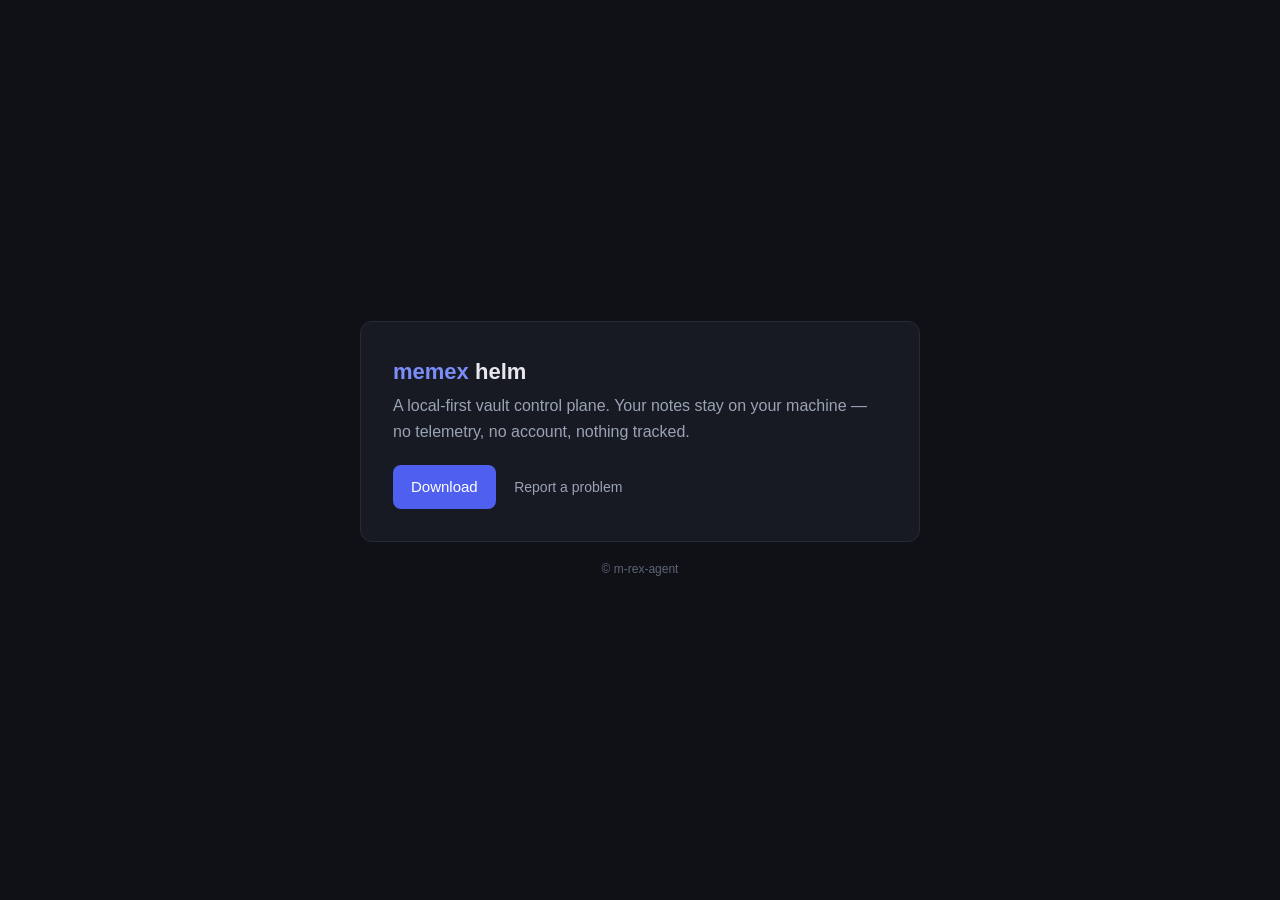
==== index.html @ 67de9459 "Support surface: landing, report form, download page" ====
<!doctype html>
<html lang="en"><head>
<meta charset="utf-8"><meta name="viewport" content="width=device-width, initial-scale=1">
<title>memex</title><link rel="stylesheet" href="_style.css">
</head><body><main>
<div class="card">
  <h1><span class="accent">memex</span> helm</h1>
  <p class="sub">A local-first vault control plane. Your notes stay on your machine — no telemetry, no account, nothing tracked.</p>
  <a class="btn" href="download/">Download</a>
  <a class="quiet" href="report/">Report a problem</a>
</div>
<footer>© m-rex-agent</footer>
</main></body></html>
---- _style.css ----
:root { color-scheme: dark; }
* { box-sizing: border-box; margin: 0; }
body {
  background: #0f1117; color: #e6e8ee; min-height: 100vh;
  font: 16px/1.6 -apple-system, "Segoe UI", Roboto, Helvetica, Arial, sans-serif;
  display: flex; align-items: center; justify-content: center; padding: 24px;
}
main { width: 100%; max-width: 560px; }
.card { background: #171a23; border: 1px solid #262b38; border-radius: 12px; padding: 32px; }
h1 { font-size: 22px; margin-bottom: 4px; }
h1 .accent { color: #7c8cf8; }
p.sub { color: #9aa3b5; margin-bottom: 20px; }
a.btn, button.btn {
  display: inline-block; background: #4f5ff0; color: #fff; border: 0; cursor: pointer;
  padding: 10px 18px; border-radius: 8px; font-size: 15px; text-decoration: none;
}
a.quiet { color: #9aa3b5; text-decoration: none; margin-left: 14px; font-size: 14px; }
a.quiet:hover, a.btn:hover, button.btn:hover { filter: brightness(1.1); }
label { display: block; font-size: 13px; color: #9aa3b5; margin: 14px 0 4px; }
input, textarea {
  width: 100%; background: #0f1117; color: #e6e8ee; border: 1px solid #2c3242;
  border-radius: 8px; padding: 10px 12px; font: inherit;
}
textarea { min-height: 120px; resize: vertical; }
.hp { position: absolute; left: -9999px; }
footer { color: #5d6577; font-size: 12px; margin-top: 18px; text-align: center; }
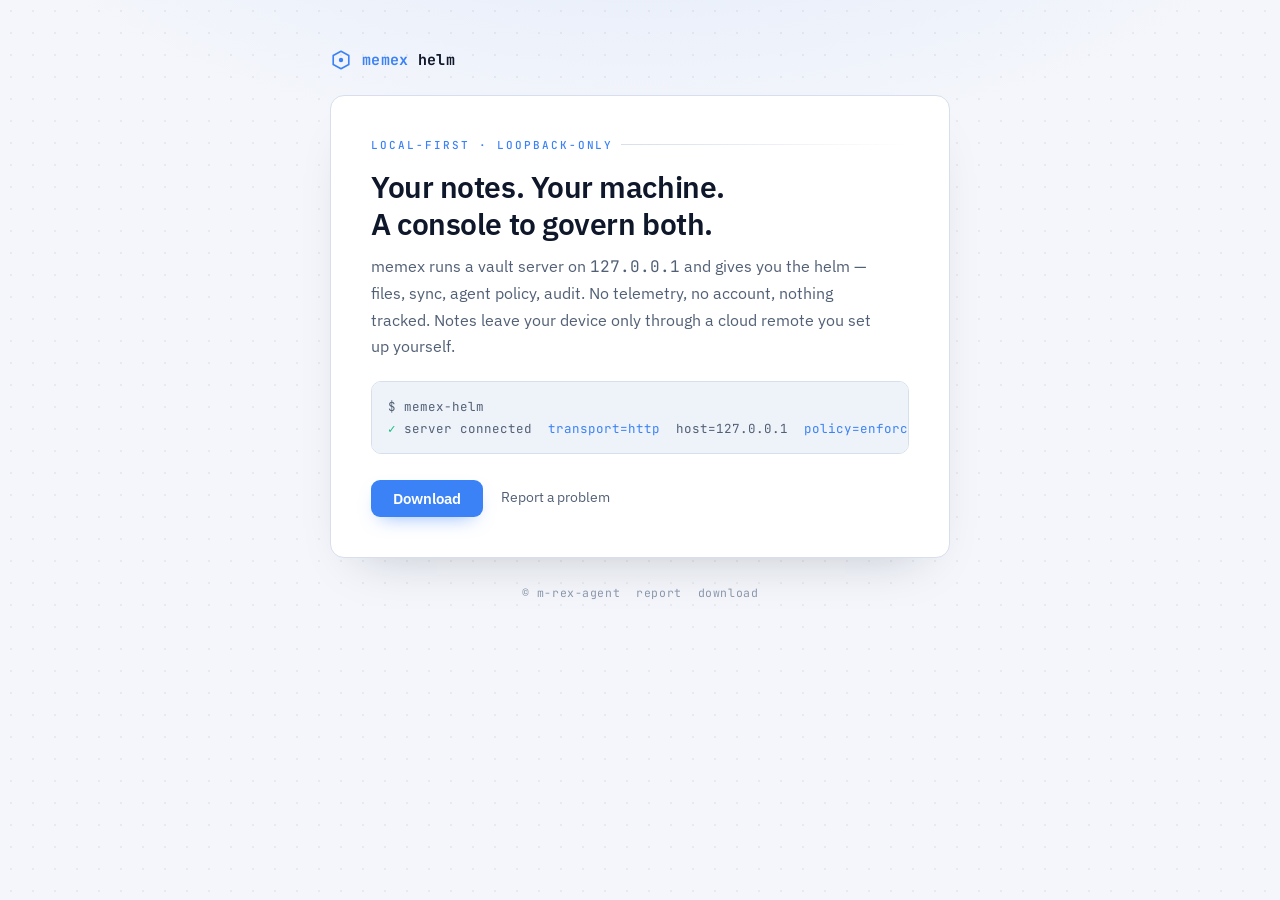
==== commit efdbb0a3: "Redesign the support surface — Elevated Swiss Console (dot-grid, elevation cards, mono micro-labels," ====
--- a/index.html
+++ b/index.html
@@ -1,13 +1,26 @@
 <!doctype html>
 <html lang="en"><head>
 <meta charset="utf-8"><meta name="viewport" content="width=device-width, initial-scale=1">
-<title>memex</title><link rel="stylesheet" href="_style.css">
-</head><body><main>
-<div class="card">
-  <h1><span class="accent">memex</span> helm</h1>
-  <p class="sub">A local-first vault control plane. Your notes stay on your machine — no telemetry, no account, nothing tracked.</p>
-  <a class="btn" href="download/">Download</a>
-  <a class="quiet" href="report/">Report a problem</a>
-</div>
-<footer>© m-rex-agent</footer>
-</main></body></html>
+<title>memex — a local-first vault control plane</title>
+<meta name="description" content="memex keeps your notes on your machine. No telemetry, no account, nothing tracked.">
+<link rel="stylesheet" href="style.css">
+</head><body>
+<header>
+  <svg width="22" height="22" viewBox="0 0 24 24" fill="none" aria-hidden="true"><path d="M12 2.5 20.5 7v10L12 21.5 3.5 17V7L12 2.5Z" stroke="#3b82f6" stroke-width="1.8" stroke-linejoin="round"/><circle cx="12" cy="12" r="2.4" fill="#3b82f6"/></svg>
+  <a class="brand" href="./"><span>memex</span> helm</a>
+</header>
+<main>
+  <div class="card">
+    <div class="kicker">local-first · loopback-only</div>
+    <h1>Your notes. Your machine.<br>A console to govern both.</h1>
+    <p class="lede">memex runs a vault server on <span class="mono">127.0.0.1</span> and gives you the helm — files, sync, agent policy, audit. No telemetry, no account, nothing tracked. Notes leave your device only through a cloud remote you set up yourself.</p>
+    <div class="term">$ memex-helm
+<span class="p">✓</span> server connected  <span class="a">transport=http</span>  host=127.0.0.1  <span class="a">policy=enforced</span></div>
+    <div class="actions">
+      <a class="btn" href="download/">Download</a>
+      <a class="quiet" href="report/">Report a problem</a>
+    </div>
+  </div>
+</main>
+<footer><span>© m-rex-agent</span><a href="report/">report</a><a href="download/">download</a></footer>
+</body></html>
--- a/style.css
+++ b/style.css
@@ -0,0 +1,186 @@
+/* memex support surface — "the console, elevated"
+   Brand-true to the app's Elevated Swiss Console: tint-led elevation ladder,
+   hairline borders, mono micro-labels, semantic status colors. */
+
+@import url('https://fonts.googleapis.com/css2?family=IBM+Plex+Sans:wght@400;500;600&family=JetBrains+Mono:wght@400;500;700&display=swap');
+
+:root {
+  color-scheme: dark;
+  --page: #0f172a;          /* app page rung */
+  --card: #1e293b;          /* app card rung */
+  --rung8: #243246;
+  --rung12: #2b3b52;
+  --hairline: #2c3a52;
+  --text: #e2e8f0;
+  --muted: #94a3b8;
+  --faint: #64748b;         /* defaultDeny */
+  --accent: #3b82f6;        /* app primary */
+  --accent-hover: #2f6fe0;
+  --focus: #38bdf8;
+  --allow: #10b981;
+  --deny: #ef4444;
+  --warn: #f59e0b;
+  --grid-dot: rgba(148, 163, 184, .07);
+  --shadow: 0 24px 60px -28px rgba(2, 6, 23, .9);
+}
+@media (prefers-color-scheme: light) {
+  :root {
+    color-scheme: light;
+    --page: #f4f6fb;
+    --card: #ffffff;
+    --rung8: #eef2f9;
+    --rung12: #e5ebf5;
+    --hairline: #d7dfec;
+    --text: #0f172a;
+    --muted: #526075;
+    --faint: #8a97ab;
+    --focus: #2563eb;
+    --grid-dot: rgba(15, 23, 42, .06);
+    --shadow: 0 24px 50px -30px rgba(15, 23, 42, .25);
+  }
+}
+
+* { box-sizing: border-box; margin: 0; }
+
+body {
+  min-height: 100vh;
+  display: flex; flex-direction: column; align-items: center;
+  padding: clamp(20px, 4vw, 48px) 20px;
+  background:
+    radial-gradient(1100px 480px at 50% -140px, rgba(59, 130, 246, .10), transparent 60%),
+    radial-gradient(var(--grid-dot) 1px, transparent 1px) 0 0 / 22px 22px,
+    var(--page);
+  color: var(--text);
+  font: 400 16px/1.65 "IBM Plex Sans", -apple-system, "Segoe UI", sans-serif;
+  -webkit-font-smoothing: antialiased;
+}
+
+.mono { font-family: "JetBrains Mono", ui-monospace, SFMono-Regular, Menlo, monospace; }
+
+/* ── header: prompt-style brand line ─────────────────────────── */
+header {
+  width: 100%; max-width: 620px;
+  display: flex; align-items: center; gap: 10px;
+  margin-bottom: 22px;
+  animation: rise .45s cubic-bezier(.2, .7, .2, 1) both;
+}
+header svg { flex: none; }
+header a.brand {
+  font-family: "JetBrains Mono", monospace;
+  font-size: 15px; font-weight: 700; letter-spacing: .02em;
+  color: var(--text); text-decoration: none;
+}
+header a.brand span { color: var(--accent); }
+header .crumb {
+  font-family: "JetBrains Mono", monospace;
+  font-size: 13px; color: var(--faint);
+}
+header .crumb::before { content: "/"; margin: 0 8px 0 2px; color: var(--hairline); }
+
+/* ── card on the elevation ladder ────────────────────────────── */
+main { width: 100%; max-width: 620px; }
+.card {
+  background: var(--card);
+  border: 1px solid var(--hairline);
+  border-radius: 14px;
+  box-shadow: var(--shadow);
+  padding: clamp(26px, 5vw, 40px);
+  animation: rise .55s cubic-bezier(.2, .7, .2, 1) .08s both;
+}
+.card > * + * { margin-top: 0; }
+
+.kicker {
+  font-family: "JetBrains Mono", monospace;
+  font-size: 11px; font-weight: 500; letter-spacing: .18em; text-transform: uppercase;
+  color: var(--accent);
+  display: flex; align-items: center; gap: 8px;
+  margin-bottom: 14px;
+}
+.kicker::after { content: ""; height: 1px; flex: 1; background: linear-gradient(90deg, var(--hairline), transparent); }
+
+h1 { font-size: clamp(24px, 4.5vw, 30px); font-weight: 600; letter-spacing: -.015em; line-height: 1.25; }
+p.lede { color: var(--muted); margin-top: 10px; max-width: 52ch; }
+
+/* status row — the app's dot idiom */
+.status { display: flex; gap: 9px; align-items: flex-start; margin-top: 18px;
+  font-size: 14px; color: var(--muted); }
+.dot { flex: none; width: 8px; height: 8px; border-radius: 50%; margin-top: 6px; }
+.dot.allow { background: var(--allow); box-shadow: 0 0 0 3px color-mix(in srgb, var(--allow) 18%, transparent); }
+.dot.faint { background: var(--faint); }
+
+/* terminal echo block (the first-run ready line) */
+.term {
+  margin-top: 22px;
+  background: var(--rung8);
+  border: 1px solid var(--hairline);
+  border-radius: 10px;
+  padding: 14px 16px;
+  font-family: "JetBrains Mono", monospace;
+  font-size: 12.5px; line-height: 1.7; color: var(--muted);
+  overflow-x: auto; white-space: pre;
+}
+.term .p { color: var(--allow); }
+.term .a { color: var(--accent); }
+
+/* ── actions ─────────────────────────────────────────────────── */
+.actions { display: flex; align-items: center; gap: 18px; margin-top: 26px; flex-wrap: wrap; }
+.btn {
+  display: inline-flex; align-items: center; gap: 8px;
+  background: var(--accent); color: #fff;
+  border: 0; border-radius: 9px; cursor: pointer;
+  padding: 11px 22px;
+  font: 600 15px/1 "IBM Plex Sans", sans-serif;
+  text-decoration: none;
+  transition: transform .15s ease, background .15s ease, box-shadow .15s ease;
+  box-shadow: 0 8px 20px -10px color-mix(in srgb, var(--accent) 70%, transparent);
+}
+.btn:hover { background: var(--accent-hover); transform: translateY(-1px); }
+.btn:active { transform: translateY(0); }
+.quiet { color: var(--muted); font-size: 14px; text-decoration: none; border-bottom: 1px solid transparent; }
+.quiet:hover { color: var(--text); border-bottom-color: var(--faint); }
+
+:where(a, button, input, textarea):focus-visible {
+  outline: 2px solid var(--focus); outline-offset: 2px; border-radius: 6px;
+}
+
+/* ── form ────────────────────────────────────────────────────── */
+form { margin-top: 6px; }
+label {
+  display: block; margin: 22px 0 8px;
+  font-family: "JetBrains Mono", monospace;
+  font-size: 11px; font-weight: 500; letter-spacing: .16em; text-transform: uppercase;
+  color: var(--muted);
+}
+label small { text-transform: none; letter-spacing: 0; color: var(--faint); font-size: 11px; }
+input, textarea {
+  width: 100%;
+  background: var(--rung8);
+  color: var(--text);
+  border: 1px solid var(--hairline);
+  border-radius: 9px;
+  padding: 12px 14px;
+  font: 400 15px/1.5 "IBM Plex Sans", sans-serif;
+  transition: border-color .15s ease, background .15s ease;
+}
+textarea { min-height: 150px; resize: vertical; font-family: "JetBrains Mono", monospace; font-size: 13px; }
+input::placeholder, textarea::placeholder { color: var(--faint); }
+input:hover, textarea:hover { border-color: color-mix(in srgb, var(--faint) 60%, var(--hairline)); }
+input:focus, textarea:focus { border-color: var(--accent); background: var(--card); outline: none; }
+.hp { position: absolute; left: -9999px; height: 0; overflow: hidden; }
+
+/* ── footer ──────────────────────────────────────────────────── */
+footer {
+  margin-top: 26px;
+  font-family: "JetBrains Mono", monospace;
+  font-size: 11.5px; letter-spacing: .05em; color: var(--faint);
+  display: flex; gap: 16px; align-items: center;
+  animation: rise .6s cubic-bezier(.2, .7, .2, 1) .16s both;
+}
+footer a { color: var(--faint); text-decoration: none; }
+footer a:hover { color: var(--muted); }
+
+@keyframes rise { from { opacity: 0; transform: translateY(10px); } to { opacity: 1; transform: none; } }
+@media (prefers-reduced-motion: reduce) {
+  header, .card, footer { animation: none; }
+  .btn, input, textarea { transition: none; }
+}
